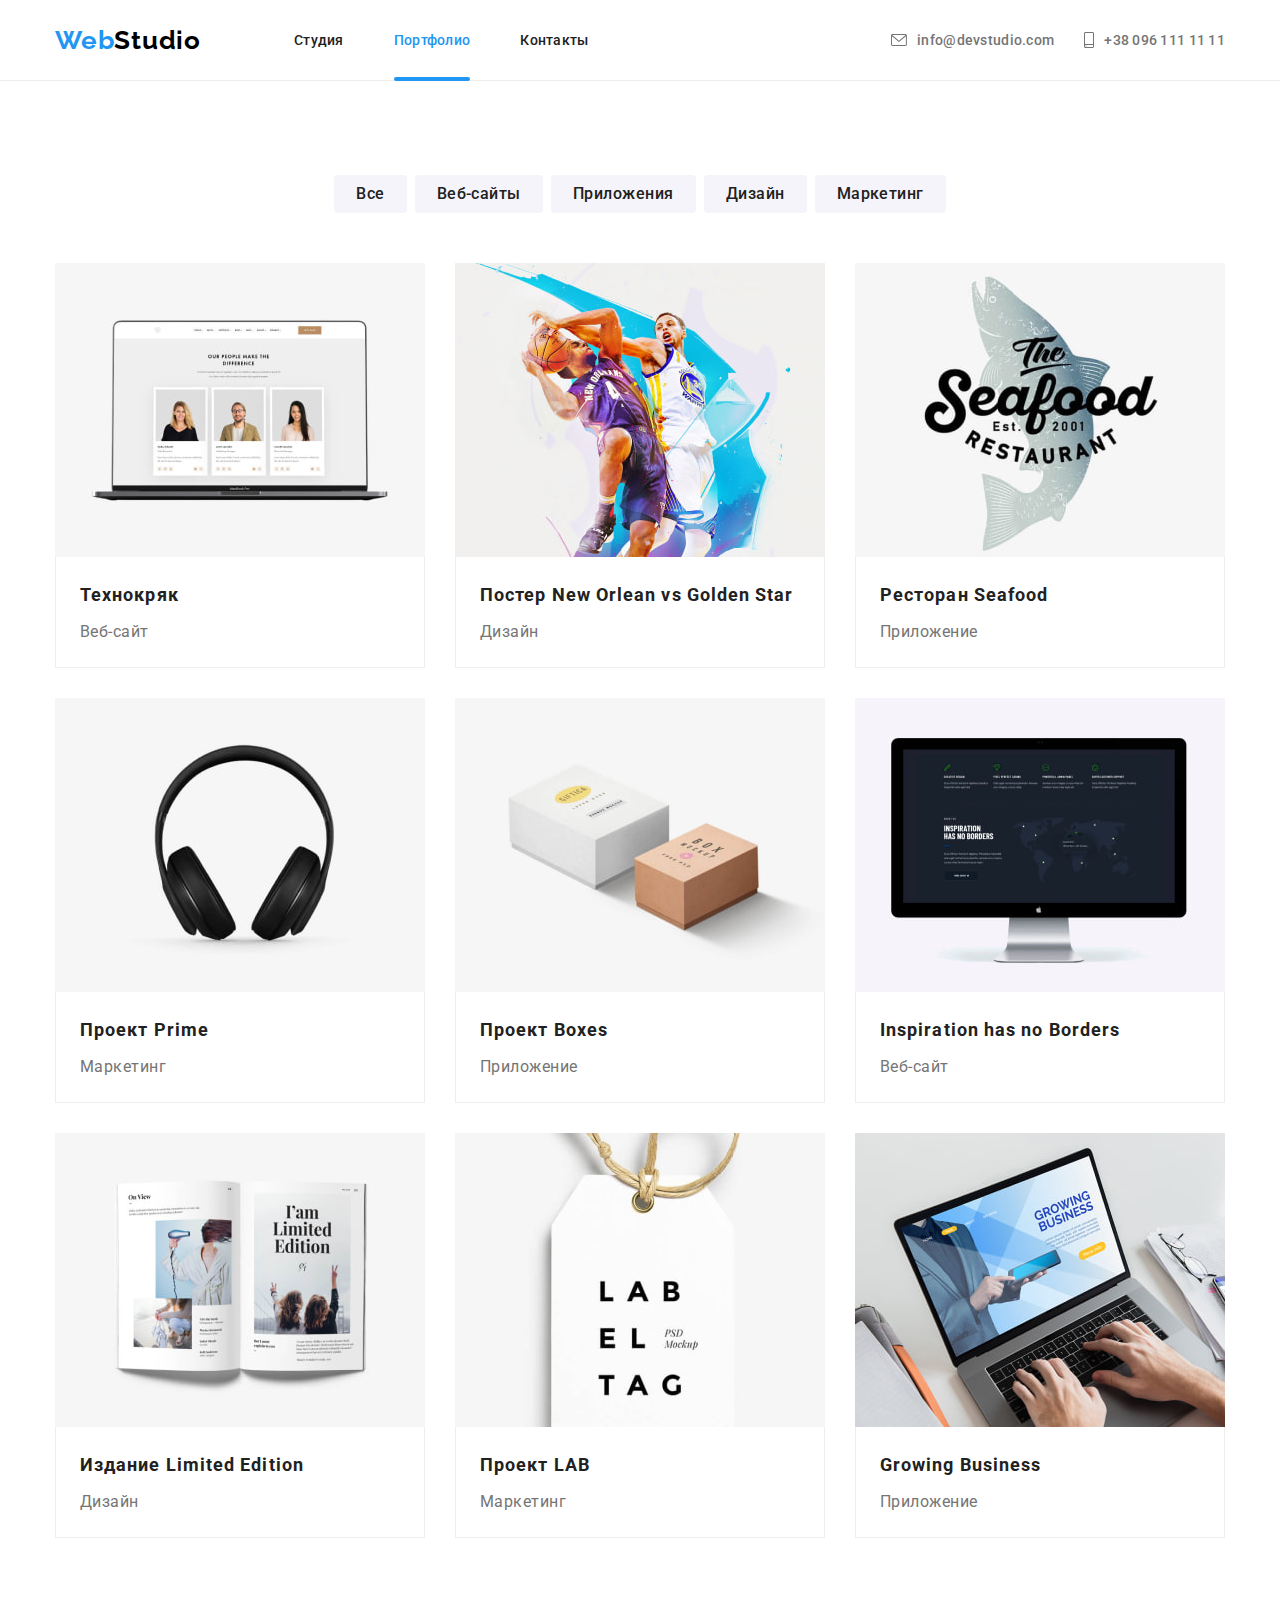
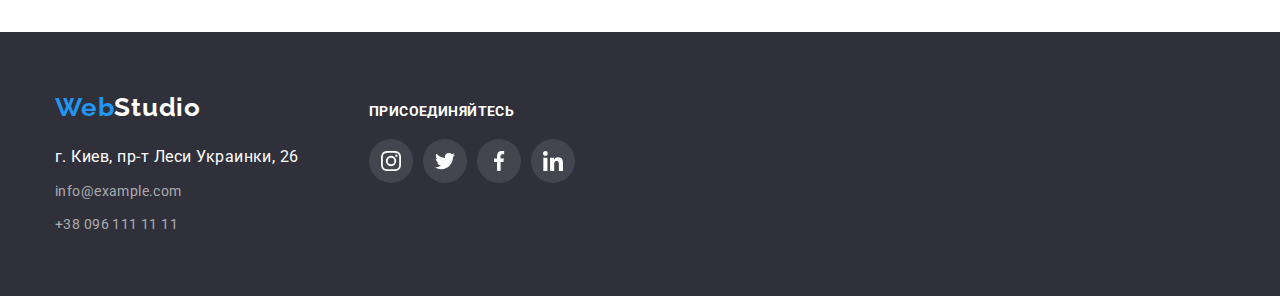
==== portfolio.html @ 8ddabeab "hw-transfer" ====
<!DOCTYPE html>
<html lang="ru">
    <head>
        <meta charset="UTF-8" />
        <meta http-equiv="X-UA-Compatible" content="IE=edge" />
        <meta name="viewport" content="width=device-width, initial-scale=1.0" />
        <title>Портфолио</title>
        <link rel="stylesheet" href="./css/modern-normalize.css" />
        <link rel="preconnect" href="https://fonts.googleapis.com" />
        <link rel="preconnect" href="https://fonts.gstatic.com" crossorigin />
        <link
            href="https://fonts.googleapis.com/css2?family=Raleway:wght@700&family=Roboto:wght@400;500;700;900&display=swap"
            rel="stylesheet"
        />
        <link rel="stylesheet" href="./css/styles.css" />
    </head>
    <body>
        <header class="page-header">
            <div class="container container-nav">
                <nav class="navigation">
                    <a href="./index.html" class="logo" lang="en"
                        >Web<span class="logo-dark">Studio</span></a
                    >
                    <ul class="site-nav">
                        <li class="site-nav-item">
                            <a class="site-nav-link link" href="./index.html">Студия</a>
                        </li>
                        <li class="site-nav-item">
                            <a class="site-nav-link link current" href="./portfolio.html"
                                >Портфолио</a
                            >
                        </li>
                        <li class="site-nav-item">
                            <a class="site-nav-link link" href="#footer">Контакты</a>
                        </li>
                    </ul>
                </nav>
                <ul class="contacts">
                    <li class="contacts-item">
                        <a class="contacts-link link" href="mailto:info@devstudio.com">
                            <svg class="icon-contacts" width="16" height="12">
                                <use href="./images/icons.svg#icon-email"></use>
                            </svg>
                            info@devstudio.com
                        </a>
                    </li>
                    <li class="contacts-item">
                        <a class="contacts-link link" href="tel:+380961111111">
                            <svg class="icon-contacts" width="10" height="16">
                                <use href="./images/icons.svg#icon-tel"></use>
                            </svg>
                            +38 096 111 11 11
                        </a>
                    </li>
                </ul>
            </div>
        </header>
        <main>
            <section class="section">
                <div class="container">
                    <h1 class="visually-hidden">Портфолио</h1>
                    <ul class="filter">
                        <li class="filter-item">
                            <button class="btn-filter" type="button">Все</button>
                        </li>
                        <li class="filter-item">
                            <button class="btn-filter" type="button">Веб-сайты</button>
                        </li>
                        <li class="filter-item">
                            <button class="btn-filter" type="button">Приложения</button>
                        </li>
                        <li class="filter-item">
                            <button class="btn-filter" type="button">Дизайн</button>
                        </li>
                        <li class="filter-item">
                            <button class="btn-filter" type="button">Маркетинг</button>
                        </li>
                    </ul>
                    <ul class="works">
                        <li class="works-item">
                            <a class="works-link" href="">
                                <div class="works-thumb">
                                    <img
                                        src="./images/portfolio-images/img.jpg"
                                        alt="Ноутбук с открытым веб-сайтом"
                                        width="370"
                                    />
                                    <div class="works-overlay">
                                        <p class="overlay-text">
                                            Технокряк это современная площадка распространения
                                            коронавируса. Компании используют эту платформу для
                                            цифрового шпионажа и атак на защищённые сервера
                                            конкурентов.
                                        </p>
                                    </div>
                                </div>
                                <div class="border">
                                    <h2 class="works-title">Технокряк</h2>
                                    <p class="works-text">Веб-сайт</p>
                                </div>
                            </a>
                        </li>
                        <li class="works-item">
                            <a class="works-link" href="">
                                <div class="works-thumb">
                                    <img
                                        src="./images/portfolio-images/img-1.jpg"
                                        alt="Два баскетболиста во время игры с мячом"
                                        width="370"
                                    />
                                    <div class="works-overlay">
                                        <p class="overlay-text">
                                            Технокряк это современная площадка распространения
                                            коронавируса. Компании используют эту платформу для
                                            цифрового шпионажа и атак на защищённые сервера
                                            конкурентов.
                                        </p>
                                    </div>
                                </div>
                                <div class="border">
                                    <h2 class="works-title">
                                        Постер <span lang="en">New Orlean vs Golden Star</span>
                                    </h2>
                                    <p class="works-text">Дизайн</p>
                                </div>
                            </a>
                        </li>
                        <li class="works-item">
                            <a class="works-link" href="">
                                <div class="works-thumb">
                                    <img
                                        src="./images/portfolio-images/img-2.jpg"
                                        alt="Логотип рыба с надписью"
                                        width="370"
                                    />
                                    <div class="works-overlay">
                                        <p class="overlay-text">
                                            Технокряк это современная площадка распространения
                                            коронавируса. Компании используют эту платформу для
                                            цифрового шпионажа и атак на защищённые сервера
                                            конкурентов.
                                        </p>
                                    </div>
                                </div>
                                <div class="border">
                                    <h2 class="works-title">
                                        Ресторан <span lang="en">Seafood</span>
                                    </h2>
                                    <p class="works-text">Приложение</p>
                                </div>
                            </a>
                        </li>
                        <li class="works-item">
                            <a class="works-link" href="">
                                <div class="works-thumb">
                                    <img
                                        src="./images/portfolio-images/img-3.jpg"
                                        alt="Накладные чёрные наушники"
                                        width="370"
                                    />
                                    <div class="works-overlay">
                                        <p class="overlay-text">
                                            Технокряк это современная площадка распространения
                                            коронавируса. Компании используют эту платформу для
                                            цифрового шпионажа и атак на защищённые сервера
                                            конкурентов.
                                        </p>
                                    </div>
                                </div>
                                <div class="border">
                                    <h2 class="works-title">Проект <span lang="en">Prime</span></h2>
                                    <p class="works-text">Маркетинг</p>
                                </div>
                            </a>
                        </li>
                        <li class="works-item">
                            <a class="works-link" href="">
                                <div class="works-thumb">
                                    <img
                                        src="./images/portfolio-images/img-4.jpg"
                                        alt="Две коробки"
                                        width="370"
                                    />
                                    <div class="works-overlay">
                                        <p class="overlay-text">
                                            Технокряк это современная площадка распространения
                                            коронавируса. Компании используют эту платформу для
                                            цифрового шпионажа и атак на защищённые сервера
                                            конкурентов.
                                        </p>
                                    </div>
                                </div>
                                <div class="border">
                                    <h2 class="works-title">Проект <span lang="en">Boxes</span></h2>
                                    <p class="works-text">Приложение</p>
                                </div>
                            </a>
                        </li>
                        <li class="works-item">
                            <a class="works-link" href="">
                                <div class="works-thumb">
                                    <img
                                        src="./images/portfolio-images/img-5.jpg"
                                        alt="Моноблок"
                                        width="370"
                                    />
                                    <div class="works-overlay">
                                        <p class="overlay-text">
                                            Технокряк это современная площадка распространения
                                            коронавируса. Компании используют эту платформу для
                                            цифрового шпионажа и атак на защищённые сервера
                                            конкурентов.
                                        </p>
                                    </div>
                                </div>
                                <div class="border">
                                    <h2 class="works-title" lang="en">
                                        Inspiration has no Borders
                                    </h2>
                                    <p class="works-text">Веб-сайт</p>
                                </div>
                            </a>
                        </li>
                        <li class="works-item">
                            <a class="works-link" href="">
                                <div class="works-thumb">
                                    <img
                                        src="./images/portfolio-images/img-6.jpg"
                                        alt="Открытый журнал"
                                        width="370"
                                    />
                                    <div class="works-overlay">
                                        <p class="overlay-text">
                                            Технокряк это современная площадка распространения
                                            коронавируса. Компании используют эту платформу для
                                            цифрового шпионажа и атак на защищённые сервера
                                            конкурентов.
                                        </p>
                                    </div>
                                </div>
                                <div class="border">
                                    <h2 class="works-title">
                                        Издание <span lang="en">Limited Edition</span>
                                    </h2>
                                    <p class="works-text">Дизайн</p>
                                </div>
                            </a>
                        </li>
                        <li class="works-item">
                            <a class="works-link" href="">
                                <div class="works-thumb">
                                    <img
                                        src="./images/portfolio-images/img-7.jpg"
                                        alt="Белый ярлык"
                                        width="370"
                                    />
                                    <div class="works-overlay">
                                        <p class="overlay-text">
                                            Технокряк это современная площадка распространения
                                            коронавируса. Компании используют эту платформу для
                                            цифрового шпионажа и атак на защищённые сервера
                                            конкурентов.
                                        </p>
                                    </div>
                                </div>
                                <div class="border">
                                    <h2 class="works-title">Проект LAB</h2>
                                    <p class="works-text">Маркетинг</p>
                                </div>
                            </a>
                        </li>
                        <li class="works-item">
                            <a class="works-link" href="">
                                <div class="works-thumb">
                                    <img
                                        src="./images/portfolio-images/img-8.jpg"
                                        alt="Мужские руки за ноутбуком"
                                        width="370"
                                    />
                                    <div class="works-overlay">
                                        <p class="overlay-text">
                                            Технокряк это современная площадка распространения
                                            коронавируса. Компании используют эту платформу для
                                            цифрового шпионажа и атак на защищённые сервера
                                            конкурентов.
                                        </p>
                                    </div>
                                </div>
                                <div class="border">
                                    <h2 class="works-title" lang="en">Growing Business</h2>
                                    <p class="works-text">Приложение</p>
                                </div>
                            </a>
                        </li>
                    </ul>
                </div>
            </section>
        </main>
        <footer class="footer" id="footer">
            <div class="container footer-container">
                <div class="footer-inner">
                    <a href="./index.html" class="logo-footer logo" lang="en"
                        >Web<span class="logo-light">Studio</span></a
                    >
                    <address class="address">
                        <ul class="footer-contacts">
                            <li class="footer-contacts-item">
                                <a
                                    class="footer-contacts-link footer-white-link"
                                    href="https://goo.gl/maps/MPY8tiYrMEpFKNov8"
                                    target="_blank"
                                    rel="noopener noreferrer nofollow"
                                    >г. Киев, пр-т Леси Украинки, 26</a
                                >
                            </li>
                            <li class="footer-contacts-item">
                                <a class="footer-contacts-link link" href="mailto:info@example.com"
                                    >info@example.com</a
                                >
                            </li>
                            <li class="footer-contacts-item">
                                <a class="footer-contacts-link link" href="tel:+380961111111"
                                    >+38 096 111 11 11</a
                                >
                            </li>
                        </ul>
                    </address>
                </div>
                <div class="footer-icons">
                    <p class="footer-text">Присоединяйтесь</p>
                    <ul class="footer-icons-list">
                        <li class="footer-icons-item">
                            <a
                                class="footer-icons-link"
                                href="https://www.instagram.com/"
                                target="_blank"
                                rel="noopener noreferrer nofollow"
                            >
                                <svg class="icon" width="20" height="20">
                                    <use href="./images/icons.svg#icon-instagram"></use>
                                </svg>
                            </a>
                        </li>
                        <li class="footer-icons-item">
                            <a
                                class="footer-icons-link"
                                href="https://twitter.com/"
                                target="_blank"
                                rel="noopener noreferrer nofollow"
                            >
                                <svg class="icon" width="20" height="20">
                                    <use href="./images/icons.svg#icon-twitter"></use>
                                </svg>
                            </a>
                        </li>
                        <li class="footer-icons-item">
                            <a
                                class="footer-icons-link"
                                href="https://www.facebook.com/"
                                target="_blank"
                                rel="noopener noreferrer nofollow"
                            >
                                <svg class="icon" width="20" height="20">
                                    <use href="./images/icons.svg#icon-facebook"></use>
                                </svg>
                            </a>
                        </li>
                        <li class="footer-icons-item">
                            <a
                                class="footer-icons-link"
                                href="https://www.linkedin.com/"
                                target="_blank"
                                rel="noopener noreferrer nofollow"
                            >
                                <svg class="icon" width="20" height="20">
                                    <use href="./images/icons.svg#icon-linkedin"></use>
                                </svg>
                            </a>
                        </li>
                    </ul>
                </div>
            </div>
        </footer>
    </body>
</html>
---- css/styles.css ----
:root {
    --text-color: #757575;
    --background-color: #ffffff;
    --accent-color: #2196f3;
    --title-color: #212121;
    --white-text-color: #ffffff;
    --btn-portfolio: #f5f4fa;
    --works-gap: 30px;
    --icon-color: #afb1b8;
    --animation-duration: 250ms;
    --animation-timing-function: cubic-bezier(0.4, 0, 0.2, 1);
}
body {
    font-family: 'Roboto', sans-serif;
    color: var(--text-color);
    background-color: var(--background-color);
}
ul,
h1,
h2,
h3 {
    list-style: none;
    margin: 0;
    padding: 0;
}
a {
    text-decoration: none;
}
img {
    display: block;
    max-width: 100%;
    height: auto;
}
.container {
    margin-left: auto;
    margin-right: auto;
    width: 1200px;
    padding-left: 15px;
    padding-right: 15px;
}
.navigation {
    display: flex;
    align-items: center;
}
.container-nav {
    display: flex;
    align-items: center;
}
.page-header {
    border-bottom: 1px solid #ececec;
}
.logo {
    margin-right: 93px;
    font-family: 'Raleway', sans-serif;
    font-weight: 700;
    font-size: 26px;
    line-height: 1.19;
    letter-spacing: 0.03em;
    color: var(--accent-color);
}
.logo-dark {
    color: #000000;
}
.logo-light {
    color: var(--white-text-color);
}
.link {
    font-weight: 500;
    font-size: 14px;
    line-height: calc(16 / 14);
    letter-spacing: 0.02em;
    color: var(--title-color);

    transition-property: color;
    transition-duration: var(--animation-duration);
    transition-timing-function: var(--animation-timing-function);
}
.link:hover,
.link:focus,
.link:active {
    color: var(--accent-color);
}
.site-nav {
    display: flex;
    align-items: center;
}
.site-nav-item {
    position: relative;
}
.site-nav-item:not(:last-child) {
    margin-right: 50px;
}
.site-nav-link {
    display: block;
    padding-top: 32px;
    padding-bottom: 32px;
}

.contacts {
    display: flex;
    align-items: center;
    margin-left: auto;
}
.contacts .contacts-item + .contacts-item {
    margin-left: 30px;
}
.icon-contacts {
    margin-right: 10px;
    fill: currentColor;
}
.icon-contacts:hover {
    fill: var(--accent-color);
}

.contacts-link {
    display: flex;
    align-items: center;
    color: var(--text-color);
}

.current {
    color: var(--accent-color);
}
.current::after {
    position: absolute;
    bottom: -1px;
    left: 0;
    content: '';
    display: block;

    width: 100%;
    height: 4px;

    background: var(--accent-color);
    border-radius: 2px;
}

.section {
    padding-top: 94px;
    padding-bottom: 94px;
}

.hero {
    max-width: 1600px;
    margin-left: auto;
    margin-right: auto;

    background-image: linear-gradient(to top left, rgba(47, 48, 58, 0.4), rgba(47, 48, 58, 0.4)),
        url('../images/hero.jpg');

    background-repeat: no-repeat;
    background-position: center;
    background-size: cover;

    text-align: center;
    padding: 200px 0;
    background-color: #c4c4c4;
}

.hero-title {
    margin-bottom: 30px;
    min-width: 696px;

    font-weight: 900;
    font-size: 44px;
    line-height: 1.36;
    letter-spacing: 0.06em;
    color: var(--white-text-color);
    text-transform: uppercase;
}

.btn {
    padding: 10px 32px;

    font-family: inherit;
    font-weight: 700;
    font-size: 16px;
    line-height: 1.87;
    letter-spacing: 0.06em;
    border: transparent;
    color: var(--white-text-color);
    background-color: var(--accent-color);
    box-shadow: 0px 4px 4px rgba(0, 0, 0, 0.15);
    border-radius: 4px;
    cursor: pointer;

    transition-property: background-color;
    transition-duration: var(--animation-duration);
    transition-timing-function: var(--animation-timing-function);
}
.btn:hover,
.btn:focus {
    background-color: #188ce8;
}
.backdrop {
    visibility: visible;
    position: fixed;
    top: 0;
    left: 0;
    z-index: 1;
    width: 100%;
    height: 100%;
    background-color: rgba(0, 0, 0, 0.2);
    opacity: 1;
    transition: opacity var(--animation-duration) var(--animation-timing-function),
        visibility var(--animation-duration) var(--animation-timing-function);
}
.backdrop.is-hidden {
    visibility: hidden;
    opacity: 0;
    pointer-events: none;
}
.backdrop.is-hidden .modal {
    transform: translate(-50%, -50%) scale(2);
}
.modal {
    position: absolute;
    top: 50%;
    left: 50%;
    min-width: 528px;
    min-height: 581px;

    background-color: var(--background-color);
    box-shadow: 0px 1px 3px rgba(0, 0, 0, 0.12), 0px 1px 1px rgba(0, 0, 0, 0.14),
        0px 2px 1px rgba(0, 0, 0, 0.2);
    border-radius: 4px;
    transform: translate(-50%, -50%) scale(1);
    transition: transform var(--animation-duration) var(--animation-timing-function);
}
.modal-close-btn {
    position: absolute;
    top: 8px;
    right: 8px;
    display: flex;
    align-items: center;
    justify-content: center;
    width: 30px;
    height: 30px;
    fill: #000000;
    background-color: transparent;
    border-radius: 50%;
    border: 1px solid rgba(0, 0, 0, 0.1);
}
.visually-hidden {
    position: absolute;
    white-space: nowrap;
    width: 1px;
    height: 1px;
    overflow: hidden;
    border: 0;
    padding: 0;
    clip: rect(0 0 0 0);
    clip-path: inset(50%);
    margin: -1px;
}
.benefits {
    display: flex;
}
.benefits-item {
    width: 270px;
}
.benefits-item:not(:last-child) {
    margin-right: 30px;
}
.thumb {
    display: flex;
    justify-content: center;
    align-items: center;
    margin-bottom: 30px;
    width: 270px;
    height: 120px;
    background: #f5f4fa;
    border-radius: 4px;
}

.title-benefits {
    margin-bottom: 10px;
    font-size: 14px;
    line-height: 1.14;
    letter-spacing: 0.03em;
    color: var(--title-color);
    text-transform: uppercase;
}
.text-benefits {
    margin: 0;
    font-size: 14px;
    line-height: 1.71;
    letter-spacing: 0.03em;
}

.title {
    margin-bottom: 50px;
    font-size: 36px;
    line-height: 1.16;
    text-align: center;
    letter-spacing: 0.03em;
    color: var(--title-color);
}
.about-section {
    padding-top: 0;
}
.about {
    display: flex;
}
.about-item:not(:last-child) {
    margin-right: 30px;
}

.about-thumb {
    position: relative;
}
.about-text {
    position: absolute;
    bottom: 0;
    width: 100%;
    height: 70px;

    display: flex;
    justify-content: center;
    align-items: center;

    background: rgba(47, 48, 58, 0.8);
    margin: 0;
    font-weight: 700;
    font-size: 14px;
    line-height: calc(16 / 14);
    letter-spacing: 0.03em;
    text-transform: uppercase;
    color: var(--white-text-color);
}
.team-section {
    background-color: #f5f4fa;
}
.team {
    display: flex;
}
.team-item {
    background-color: var(--background-color);
    box-shadow: 0px 1px 3px rgba(0, 0, 0, 0.12), 0px 1px 1px rgba(0, 0, 0, 0.14),
        0px 2px 1px rgba(0, 0, 0, 0.2);
    border-radius: 0px 0px 4px 4px;
}
.team-item:not(:last-child) {
    margin-right: 30px;
}
.team-title {
    margin-bottom: 10px;
    font-weight: 500;
    font-size: 16px;
    line-height: 1.18;
    letter-spacing: 0.03em;
    color: var(--title-color);
}
.team-text {
    margin: 0;
    font-size: 16px;
    line-height: 1.18;
    letter-spacing: 0.03em;
}
.team-inner {
    text-align: center;
    padding-top: 30px;
    padding-bottom: 30px;
}
.team-icon-list {
    display: flex;
    justify-content: center;
    margin-top: 16px;
}
.team-icon-item {
    width: 44px;
    height: 44px;
}

.team-icon-link {
    display: flex;
    align-items: center;
    justify-content: center;
    width: 100%;
    height: 100%;
    border-radius: 50%;

    color: var(--icon-color);
    fill: currentColor;

    transition: color var(--animation-duration) var(--animation-timing-function),
        background-color var(--animation-duration) var(--animation-timing-function);
}

.team-icon-link:hover,
.team-icon-link:focus {
    color: var(--white-text-color);
    background-color: var(--accent-color);
}
.team-icon-item:not(:last-child) {
    margin-right: 10px;
}
.company-list {
    display: flex;
}

.company-item:not(:last-child) {
    margin-right: 30px;
}
.company-item {
    width: 170px;
    height: 92px;
}
.company-link {
    display: flex;
    align-items: center;
    justify-content: center;
    width: 100%;
    height: 100%;
    background-color: transparent;
    border: 1px solid var(--icon-color);
    box-sizing: border-box;
    border-radius: 4px;

    transition: border-color var(--animation-duration) var(--animation-timing-function);
}
.company-icon {
    color: var(--icon-color);
    fill: currentColor;
    transition: color var(--animation-duration) var(--animation-timing-function);
}
.company-link:hover .company-icon,
.company-link:focus .company-icon {
    color: var(--accent-color);
}
.company-link:focus,
.company-link:hover {
    border-color: var(--accent-color);
}
.logo-footer {
    margin-right: 0;
}
.footer {
    padding: 60px 0;
    background-color: #2f303a;
    color: var(--white-text-color);
}
.address {
    margin-top: 20px;
    font-style: normal;
}
.footer-icons-list {
    display: flex;
}
.footer-contacts-item:not(:last-child) {
    margin-bottom: 9px;
}
.footer-contacts-link {
    line-height: calc(24 / 14);
    font-weight: 400;
    letter-spacing: 0.03em;
    color: rgba(255, 255, 255, 0.6);
}
.footer-white-link {
    color: var(--white-text-color);
}
.footer-container {
    display: flex;
    align-items: baseline;
}
.footer-inner {
    margin-right: 70px;
}
.footer-icons-item:not(:last-child) {
    margin-right: 10px;
}
.footer-icons-item {
    width: 44px;
    height: 44px;
}
.footer-icons-link {
    display: flex;
    align-items: center;
    justify-content: center;

    width: 100%;
    height: 100%;
    background-color: rgba(255, 255, 255, 0.1);
    border-radius: 50%;
    fill: var(--white-text-color);

    transition-property: background-color;
    transition-duration: var(--animation-duration);
    transition-timing-function: var(--animation-timing-function);
}
.footer-icons-link:hover,
.footer-icons-link:focus {
    background-color: var(--accent-color);
}
.footer-text {
    margin-top: 0;
    margin-bottom: 20px;
    font-weight: 700;
    font-size: 14px;
    line-height: calc(16 / 14);
    letter-spacing: 0.03em;
    text-transform: uppercase;
}

/* Портфолио  */
.filter {
    display: flex;
    justify-content: center;
    margin-bottom: 50px;
}
.filter-item:not(:last-child) {
    margin-right: 8px;
}

.btn-filter {
    padding: 6px 22px;

    font-family: inherit;
    font-weight: 500;
    font-size: 16px;
    line-height: 1.62;
    text-align: center;
    letter-spacing: 0.03em;

    color: var(--title-color);
    background-color: var(--btn-portfolio);
    cursor: pointer;
    border: transparent;
    border-radius: 4px;

    transition: color var(--animation-duration) var(--animation-timing-function),
        background-color var(--animation-duration) var(--animation-timing-function),
        box-shadow var(--animation-duration) var(--animation-timing-function);
}
.btn-filter:hover,
.btn-filter:focus {
    color: var(--white-text-color);
    background-color: var(--accent-color);
    box-shadow: 0px 3px 1px rgba(0, 0, 0, 0.1), 0px 1px 2px rgba(0, 0, 0, 0.08),
        0px 2px 2px rgba(0, 0, 0, 0.12);
}

.works {
    display: flex;
    flex-wrap: wrap;
    margin-left: calc(-1 * var(--works-gap));
    margin-top: calc(-1 * var(--works-gap));
}
.works-item {
    flex-basis: calc(100% / 3 - 30px);
    margin-left: var(--works-gap);
    margin-top: var(--works-gap);
}
.works-link {
    display: block;
}
.works-link {
    transition-property: box-shadow;
    transition-duration: var(--animation-duration);
    transition-timing-function: var(--animation-timing-function);
}
.works-link:hover,
.works-link:focus {
    box-shadow: 0px 1px 1px rgba(0, 0, 0, 0.12), 0px 4px 4px rgba(0, 0, 0, 0.06),
        1px 4px 6px rgba(0, 0, 0, 0.16);
}
.works-link:hover .works-overlay,
.works-link:focus .works-overlay {
    transform: translateY(0);
}

.works-thumb {
    position: relative;
    overflow: hidden;
}
.works-overlay {
    position: absolute;
    top: 0;
    left: 0;
    width: 100%;
    height: 100%;

    background-color: rgba(33, 150, 243, 0.9);

    transform: translateY(100%);
    transition: transform var(--animation-duration) var(--animation-timing-function),
        box-shadow var(--animation-duration) var(--animation-timing-function);
}
.overlay-text {
    padding: 63px 24px;
    margin: 0;
    font-size: 18px;
    line-height: 1.56;
    letter-spacing: 0.03em;
    color: var(--white-text-color);
}
.border {
    padding: 20px 24px;
    width: 370px;

    border: 1px solid #eeeeee;
    border-top-style: none;
    box-sizing: border-box;
}
.works-title {
    margin-bottom: 4px;
    font-size: 18px;
    line-height: 2;
    letter-spacing: 0.06em;
    color: var(--title-color);
}
.works-text {
    margin: 0;
    font-size: 16px;
    line-height: 1.87;
    letter-spacing: 0.03em;
    color: var(--text-color);
}
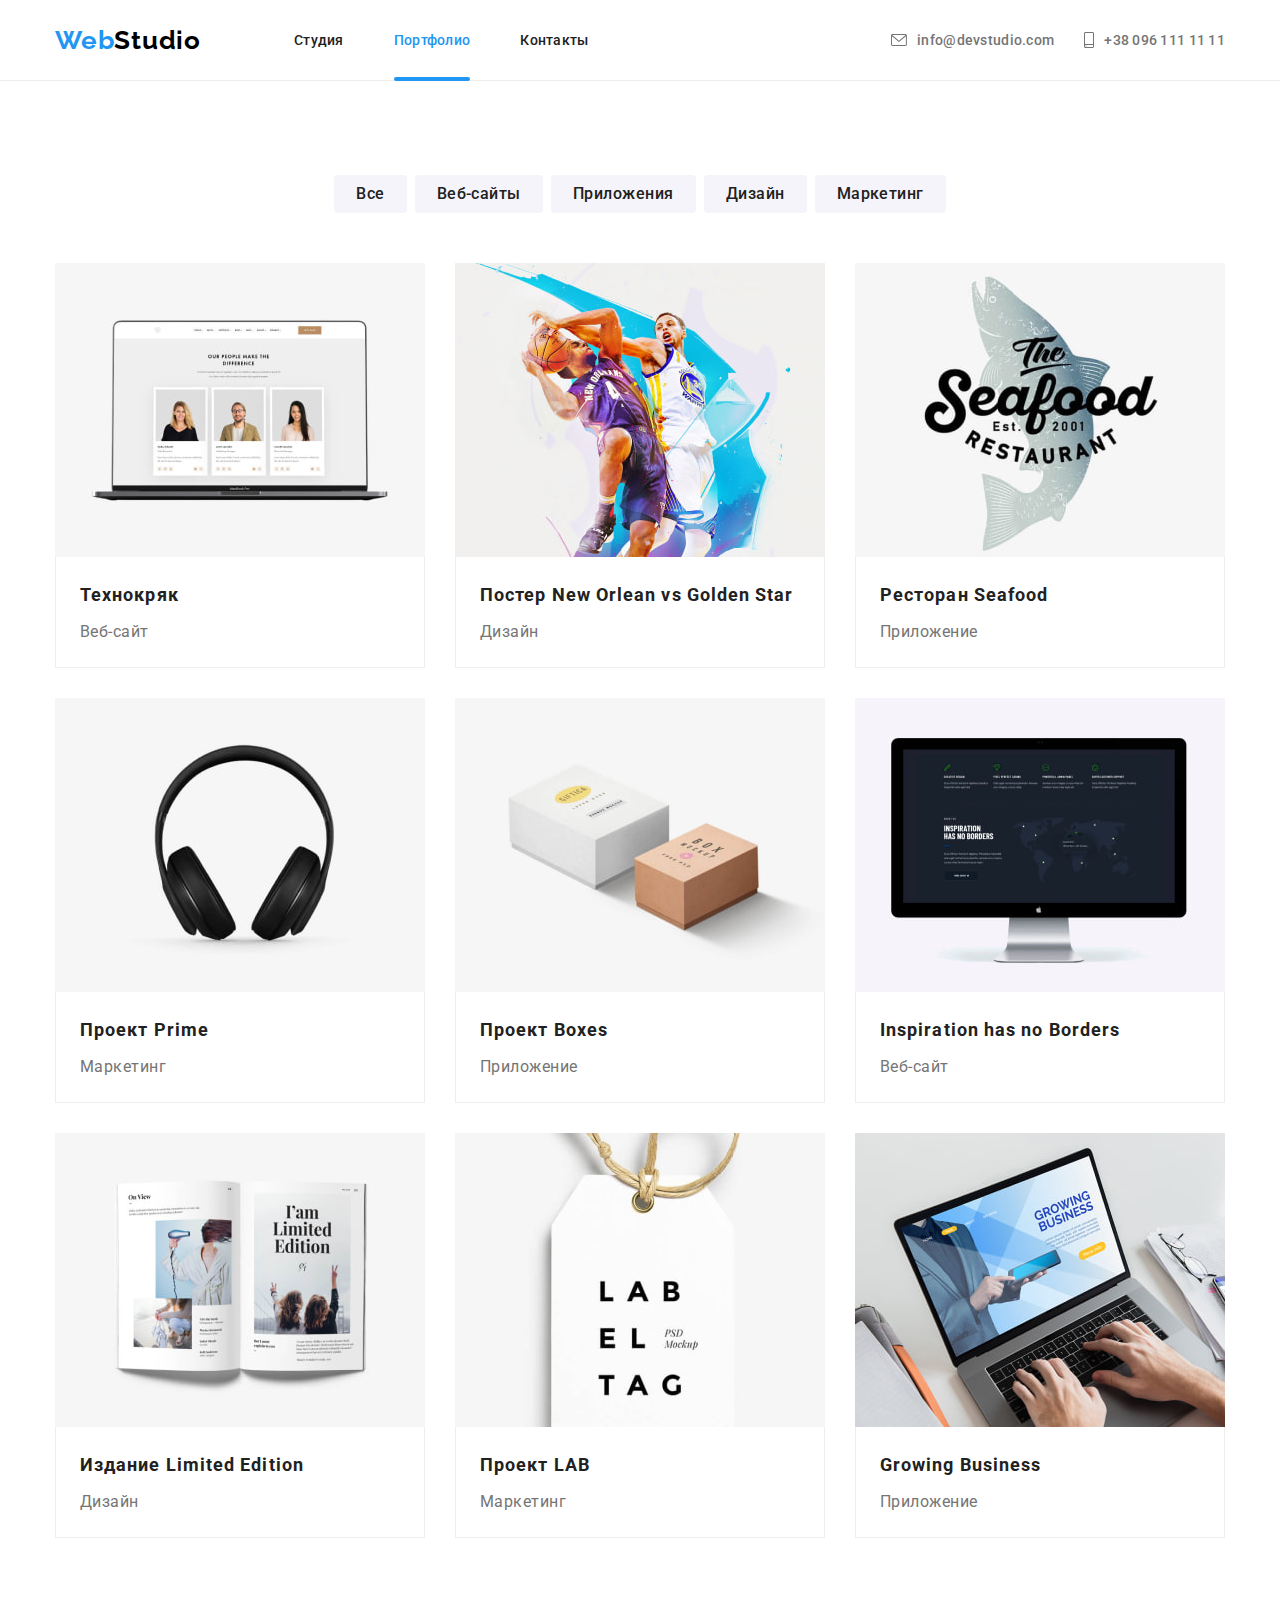
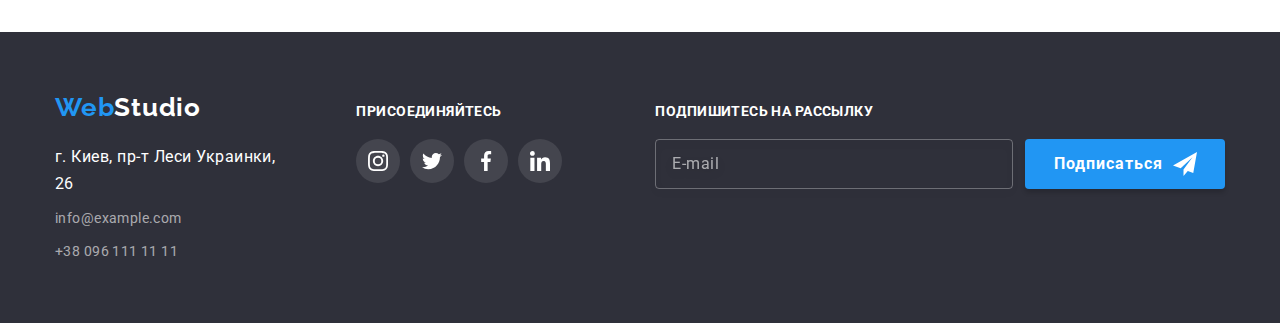
==== commit fb674750: "Update portfolio.html" ====
--- a/portfolio.html
+++ b/portfolio.html
@@ -299,29 +299,18 @@
         <footer class="footer" id="footer">
             <div class="container footer-container">
                 <div class="footer-inner">
-                    <a href="./index.html" class="logo-footer logo" lang="en"
-                        >Web<span class="logo-light">Studio</span></a
-                    >
+                    <a href="./index.html" class="logo-footer logo" lang="en">Web<span class="logo-light">Studio</span></a>
                     <address class="address">
                         <ul class="footer-contacts">
                             <li class="footer-contacts-item">
-                                <a
-                                    class="footer-contacts-link footer-white-link"
-                                    href="https://goo.gl/maps/MPY8tiYrMEpFKNov8"
-                                    target="_blank"
-                                    rel="noopener noreferrer nofollow"
-                                    >г. Киев, пр-т Леси Украинки, 26</a
-                                >
+                                <a class="footer-contacts-link footer-white-link" href="https://goo.gl/maps/MPY8tiYrMEpFKNov8"
+                                    target="_blank" rel="noopener noreferrer nofollow">г. Киев, пр-т Леси Украинки, 26</a>
                             </li>
                             <li class="footer-contacts-item">
-                                <a class="footer-contacts-link link" href="mailto:info@example.com"
-                                    >info@example.com</a
-                                >
+                                <a class="footer-contacts-link link" href="mailto:info@example.com">info@example.com</a>
                             </li>
                             <li class="footer-contacts-item">
-                                <a class="footer-contacts-link link" href="tel:+380961111111"
-                                    >+38 096 111 11 11</a
-                                >
+                                <a class="footer-contacts-link link" href="tel:+380961111111">+38 096 111 11 11</a>
                             </li>
                         </ul>
                     </address>
@@ -330,48 +319,32 @@
                     <p class="footer-text">Присоединяйтесь</p>
                     <ul class="footer-icons-list">
                         <li class="footer-icons-item">
-                            <a
-                                class="footer-icons-link"
-                                href="https://www.instagram.com/"
-                                target="_blank"
-                                rel="noopener noreferrer nofollow"
-                            >
+                            <a class="footer-icons-link" href="https://www.instagram.com/" target="_blank"
+                                rel="noopener noreferrer nofollow">
                                 <svg class="icon" width="20" height="20">
                                     <use href="./images/icons.svg#icon-instagram"></use>
                                 </svg>
                             </a>
                         </li>
                         <li class="footer-icons-item">
-                            <a
-                                class="footer-icons-link"
-                                href="https://twitter.com/"
-                                target="_blank"
-                                rel="noopener noreferrer nofollow"
-                            >
+                            <a class="footer-icons-link" href="https://twitter.com/" target="_blank"
+                                rel="noopener noreferrer nofollow">
                                 <svg class="icon" width="20" height="20">
                                     <use href="./images/icons.svg#icon-twitter"></use>
                                 </svg>
                             </a>
                         </li>
                         <li class="footer-icons-item">
-                            <a
-                                class="footer-icons-link"
-                                href="https://www.facebook.com/"
-                                target="_blank"
-                                rel="noopener noreferrer nofollow"
-                            >
+                            <a class="footer-icons-link" href="https://www.facebook.com/" target="_blank"
+                                rel="noopener noreferrer nofollow">
                                 <svg class="icon" width="20" height="20">
                                     <use href="./images/icons.svg#icon-facebook"></use>
                                 </svg>
                             </a>
                         </li>
                         <li class="footer-icons-item">
-                            <a
-                                class="footer-icons-link"
-                                href="https://www.linkedin.com/"
-                                target="_blank"
-                                rel="noopener noreferrer nofollow"
-                            >
+                            <a class="footer-icons-link" href="https://www.linkedin.com/" target="_blank"
+                                rel="noopener noreferrer nofollow">
                                 <svg class="icon" width="20" height="20">
                                     <use href="./images/icons.svg#icon-linkedin"></use>
                                 </svg>
@@ -379,6 +352,18 @@
                         </li>
                     </ul>
                 </div>
+                <form class="footer-form">
+                    <p class="footer-text">Подпишитесь на рассылку</p>
+                    <div class="footer-form-inner">
+                        <input type="email" name="email" placeholder="E-mail" />
+                        <button class="btn footer-btn" type="submit">
+                            Подписаться
+                            <svg class="icon-follow" width="24" height="24">
+                                <use href="./images/icons.svg#icon-send"></use>
+                            </svg>
+                        </button>
+                    </div>
+                </form>
             </div>
         </footer>
     </body>
--- a/css/styles.css
+++ b/css/styles.css
@@ -31,216 +31,6 @@
     max-width: 100%;
     height: auto;
 }
-.container {
-    margin-left: auto;
-    margin-right: auto;
-    width: 1200px;
-    padding-left: 15px;
-    padding-right: 15px;
-}
-.navigation {
-    display: flex;
-    align-items: center;
-}
-.container-nav {
-    display: flex;
-    align-items: center;
-}
-.page-header {
-    border-bottom: 1px solid #ececec;
-}
-.logo {
-    margin-right: 93px;
-    font-family: 'Raleway', sans-serif;
-    font-weight: 700;
-    font-size: 26px;
-    line-height: 1.19;
-    letter-spacing: 0.03em;
-    color: var(--accent-color);
-}
-.logo-dark {
-    color: #000000;
-}
-.logo-light {
-    color: var(--white-text-color);
-}
-.link {
-    font-weight: 500;
-    font-size: 14px;
-    line-height: calc(16 / 14);
-    letter-spacing: 0.02em;
-    color: var(--title-color);
-
-    transition-property: color;
-    transition-duration: var(--animation-duration);
-    transition-timing-function: var(--animation-timing-function);
-}
-.link:hover,
-.link:focus,
-.link:active {
-    color: var(--accent-color);
-}
-.site-nav {
-    display: flex;
-    align-items: center;
-}
-.site-nav-item {
-    position: relative;
-}
-.site-nav-item:not(:last-child) {
-    margin-right: 50px;
-}
-.site-nav-link {
-    display: block;
-    padding-top: 32px;
-    padding-bottom: 32px;
-}
-
-.contacts {
-    display: flex;
-    align-items: center;
-    margin-left: auto;
-}
-.contacts .contacts-item + .contacts-item {
-    margin-left: 30px;
-}
-.icon-contacts {
-    margin-right: 10px;
-    fill: currentColor;
-}
-.icon-contacts:hover {
-    fill: var(--accent-color);
-}
-
-.contacts-link {
-    display: flex;
-    align-items: center;
-    color: var(--text-color);
-}
-
-.current {
-    color: var(--accent-color);
-}
-.current::after {
-    position: absolute;
-    bottom: -1px;
-    left: 0;
-    content: '';
-    display: block;
-
-    width: 100%;
-    height: 4px;
-
-    background: var(--accent-color);
-    border-radius: 2px;
-}
-
-.section {
-    padding-top: 94px;
-    padding-bottom: 94px;
-}
-
-.hero {
-    max-width: 1600px;
-    margin-left: auto;
-    margin-right: auto;
-
-    background-image: linear-gradient(to top left, rgba(47, 48, 58, 0.4), rgba(47, 48, 58, 0.4)),
-        url('../images/hero.jpg');
-
-    background-repeat: no-repeat;
-    background-position: center;
-    background-size: cover;
-
-    text-align: center;
-    padding: 200px 0;
-    background-color: #c4c4c4;
-}
-
-.hero-title {
-    margin-bottom: 30px;
-    min-width: 696px;
-
-    font-weight: 900;
-    font-size: 44px;
-    line-height: 1.36;
-    letter-spacing: 0.06em;
-    color: var(--white-text-color);
-    text-transform: uppercase;
-}
-
-.btn {
-    padding: 10px 32px;
-
-    font-family: inherit;
-    font-weight: 700;
-    font-size: 16px;
-    line-height: 1.87;
-    letter-spacing: 0.06em;
-    border: transparent;
-    color: var(--white-text-color);
-    background-color: var(--accent-color);
-    box-shadow: 0px 4px 4px rgba(0, 0, 0, 0.15);
-    border-radius: 4px;
-    cursor: pointer;
-
-    transition-property: background-color;
-    transition-duration: var(--animation-duration);
-    transition-timing-function: var(--animation-timing-function);
-}
-.btn:hover,
-.btn:focus {
-    background-color: #188ce8;
-}
-.backdrop {
-    visibility: visible;
-    position: fixed;
-    top: 0;
-    left: 0;
-    z-index: 1;
-    width: 100%;
-    height: 100%;
-    background-color: rgba(0, 0, 0, 0.2);
-    opacity: 1;
-    transition: opacity var(--animation-duration) var(--animation-timing-function),
-        visibility var(--animation-duration) var(--animation-timing-function);
-}
-.backdrop.is-hidden {
-    visibility: hidden;
-    opacity: 0;
-    pointer-events: none;
-}
-.backdrop.is-hidden .modal {
-    transform: translate(-50%, -50%) scale(2);
-}
-.modal {
-    position: absolute;
-    top: 50%;
-    left: 50%;
-    min-width: 528px;
-    min-height: 581px;
-
-    background-color: var(--background-color);
-    box-shadow: 0px 1px 3px rgba(0, 0, 0, 0.12), 0px 1px 1px rgba(0, 0, 0, 0.14),
-        0px 2px 1px rgba(0, 0, 0, 0.2);
-    border-radius: 4px;
-    transform: translate(-50%, -50%) scale(1);
-    transition: transform var(--animation-duration) var(--animation-timing-function);
-}
-.modal-close-btn {
-    position: absolute;
-    top: 8px;
-    right: 8px;
-    display: flex;
-    align-items: center;
-    justify-content: center;
-    width: 30px;
-    height: 30px;
-    fill: #000000;
-    background-color: transparent;
-    border-radius: 50%;
-    border: 1px solid rgba(0, 0, 0, 0.1);
-}
 .visually-hidden {
     position: absolute;
     white-space: nowrap;
@@ -253,6 +43,168 @@
     clip-path: inset(50%);
     margin: -1px;
 }
+.container {
+    margin-left: auto;
+    margin-right: auto;
+    width: 1200px;
+    padding-left: 15px;
+    padding-right: 15px;
+}
+.navigation {
+    display: flex;
+    align-items: center;
+}
+.container-nav {
+    display: flex;
+    align-items: center;
+}
+.page-header {
+    border-bottom: 1px solid #ececec;
+}
+.logo {
+    margin-right: 93px;
+    font-family: 'Raleway', sans-serif;
+    font-weight: 700;
+    font-size: 26px;
+    line-height: 1.19;
+    letter-spacing: 0.03em;
+    color: var(--accent-color);
+}
+.logo-dark {
+    color: #000000;
+}
+.logo-light {
+    color: var(--white-text-color);
+}
+.link {
+    font-weight: 500;
+    font-size: 14px;
+    line-height: calc(16 / 14);
+    letter-spacing: 0.02em;
+    color: var(--title-color);
+
+    transition-property: color;
+    transition-duration: var(--animation-duration);
+    transition-timing-function: var(--animation-timing-function);
+}
+.link:hover,
+.link:focus,
+.link:active {
+    color: var(--accent-color);
+}
+.site-nav {
+    display: flex;
+    align-items: center;
+}
+.site-nav-item {
+    position: relative;
+}
+.site-nav-item:not(:last-child) {
+    margin-right: 50px;
+}
+.site-nav-link {
+    display: block;
+    padding-top: 32px;
+    padding-bottom: 32px;
+}
+
+.contacts {
+    display: flex;
+    align-items: center;
+    margin-left: auto;
+}
+.contacts .contacts-item + .contacts-item {
+    margin-left: 30px;
+}
+.icon-contacts {
+    margin-right: 10px;
+    fill: currentColor;
+}
+.icon-contacts:hover {
+    fill: var(--accent-color);
+}
+
+.contacts-link {
+    display: flex;
+    align-items: center;
+    color: var(--text-color);
+}
+
+.current {
+    color: var(--accent-color);
+}
+.current::after {
+    position: absolute;
+    bottom: -1px;
+    left: 0;
+    content: '';
+    display: block;
+
+    width: 100%;
+    height: 4px;
+
+    background: var(--accent-color);
+    border-radius: 2px;
+}
+
+.section {
+    padding-top: 94px;
+    padding-bottom: 94px;
+}
+
+.hero {
+    max-width: 1600px;
+    margin-left: auto;
+    margin-right: auto;
+
+    background-image: linear-gradient(to top left, rgba(47, 48, 58, 0.4), rgba(47, 48, 58, 0.4)),
+        url('../images/hero.jpg');
+
+    background-repeat: no-repeat;
+    background-position: center;
+    background-size: cover;
+
+    text-align: center;
+    padding: 200px 0;
+    background-color: #c4c4c4;
+}
+
+.hero-title {
+    margin-bottom: 30px;
+    min-width: 696px;
+
+    font-weight: 900;
+    font-size: 44px;
+    line-height: 1.36;
+    letter-spacing: 0.06em;
+    color: var(--white-text-color);
+    text-transform: uppercase;
+}
+
+.btn {
+    padding: 10px 32px;
+
+    font-family: inherit;
+    font-weight: 700;
+    font-size: 16px;
+    line-height: 1.87;
+    letter-spacing: 0.06em;
+    border: transparent;
+    color: var(--white-text-color);
+    background-color: var(--accent-color);
+    box-shadow: 0px 4px 4px rgba(0, 0, 0, 0.15);
+    border-radius: 4px;
+    cursor: pointer;
+
+    transition-property: background-color;
+    transition-duration: var(--animation-duration);
+    transition-timing-function: var(--animation-timing-function);
+}
+.btn:hover,
+.btn:focus {
+    background-color: #188ce8;
+}
+
 .benefits {
     display: flex;
 }
@@ -466,6 +418,9 @@
 .footer-inner {
     margin-right: 70px;
 }
+.footer-icons {
+    margin-right: 93px;
+}
 .footer-icons-item:not(:last-child) {
     margin-right: 10px;
 }
@@ -501,6 +456,245 @@
     letter-spacing: 0.03em;
     text-transform: uppercase;
 }
+/* .footer-form {
+    display: flex;
+    flex-direction: column;
+} */
+.footer-form-inner input {
+    padding-left: 16px;
+    padding-top: 15px;
+    padding-bottom: 15px;
+    width: 358px;
+    height: 50px;
+    margin-right: 12px;
+
+    font-size: 16px;
+    line-height: 1.25;
+    letter-spacing: 0.03em;
+    color: var(--white-text-color);
+    background-color: transparent;
+    border: 1px solid rgba(255, 255, 255, 0.3);
+    filter: drop-shadow(0px 4px 4px rgba(0, 0, 0, 0.15));
+    border-radius: 4px;
+}
+.footer-form-inner input::placeholder {
+    display: flex;
+    align-items: center;
+
+    color: rgba(255, 255, 255, 0.6);
+}
+.footer-form-inner {
+    display: flex;
+}
+.footer-btn {
+    padding: 10px 28px 10px 29px;
+    display: flex;
+    justify-content: center;
+    align-items: center;
+}
+.icon-follow {
+    margin-left: 10px;
+    fill: currentColor;
+}
+
+.backdrop {
+    visibility: visible;
+    position: fixed;
+    top: 0;
+    left: 0;
+    z-index: 1;
+    width: 100vw;
+    height: 100vh;
+    background-color: rgba(0, 0, 0, 0.2);
+    opacity: 1;
+    transition: opacity var(--animation-duration) var(--animation-timing-function),
+        visibility var(--animation-duration) var(--animation-timing-function);
+}
+.backdrop.is-hidden {
+    visibility: hidden;
+    opacity: 0;
+    pointer-events: none;
+}
+.backdrop.is-hidden .modal {
+    transform: translate(-50%, -50%) scale(2);
+}
+.modal {
+    position: absolute;
+    top: 50%;
+    left: 50%;
+    min-width: 528px;
+    min-height: 581px;
+    padding: 40px;
+
+    background-color: var(--background-color);
+    box-shadow: 0px 1px 3px rgba(0, 0, 0, 0.12), 0px 1px 1px rgba(0, 0, 0, 0.14),
+        0px 2px 1px rgba(0, 0, 0, 0.2);
+    border-radius: 4px;
+    transform: translate(-50%, -50%) scale(1);
+    transition: transform var(--animation-duration) var(--animation-timing-function);
+}
+.modal-form {
+    width: 448px;
+}
+.modal-close-btn {
+    position: absolute;
+    top: 8px;
+    right: 8px;
+    display: flex;
+    align-items: center;
+    justify-content: center;
+
+    width: 30px;
+    height: 30px;
+
+    background-color: transparent;
+    border-radius: 50%;
+    border: 1px solid rgba(0, 0, 0, 0.1);
+    cursor: pointer;
+}
+.modal-close-btn .close-icon {
+    color: #000000;
+    fill: currentColor;
+    transition: color var(--animation-duration) var(--animation-timing-function);
+}
+.modal-close-btn:focus .close-icon,
+.modal-close-btn:hover .close-icon {
+    color: var(--accent-color);
+}
+.modal-title {
+    margin-bottom: 12px;
+    font-size: 20px;
+    line-height: calc(23 / 20);
+    text-align: center;
+    letter-spacing: 0.03em;
+    color: var(--title-color);
+}
+.form-field {
+    position: relative;
+    display: flex;
+    flex-direction: column;
+    margin-bottom: 10px;
+    font-size: 12px;
+    line-height: calc(14 / 12);
+    letter-spacing: 0.01em;
+    color: var(--text-color);
+}
+.textarea {
+    margin-bottom: 20px;
+}
+.form-field input,
+.form-field textarea {
+    display: block;
+    width: 100%;
+    height: 40px;
+
+    margin-top: 4px;
+    padding: 11px 42px;
+
+    font-size: 14px;
+    line-height: calc(16 / 14);
+    letter-spacing: 0.01em;
+    color: var(--text-color);
+    border: 1px solid rgba(33, 33, 33, 0.2);
+    box-sizing: border-box;
+    border-radius: 4px;
+
+    cursor: pointer;
+    transition: outline-color var(--animation-duration) var(--animation-timing-function);
+}
+.form-field textarea {
+    padding: 12px 16px;
+
+    height: 120px;
+    resize: none;
+}
+
+.form-field textarea::placeholder {
+    font-size: 14px;
+    line-height: calc(16 / 14);
+    letter-spacing: 0.01em;
+
+    color: rgba(117, 117, 117, 0.5);
+}
+.icon-form {
+    position: absolute;
+    top: 50%;
+    left: 12px;
+
+    z-index: 1;
+    color: var(--title-color);
+    fill: currentColor;
+    cursor: pointer;
+    transition: color var(--animation-duration) var(--animation-timing-function);
+}
+
+.form-field input:focus + .icon-form {
+    color: var(--accent-color);
+}
+.form-field input:focus,
+.form-field textarea:focus {
+    outline-color: var(--accent-color);
+}
+
+.terms {
+    position: relative;
+    display: flex;
+    justify-content: center;
+    align-items: center;
+    font-size: 14px;
+    line-height: 1.71;
+    letter-spacing: 0.03em;
+}
+.terms-link {
+    display: inline-block;
+    text-decoration-line: underline;
+    color: var(--accent-color);
+    transition: outline-color var(--animation-duration) var(--animation-timing-function);
+}
+.terms-link:focus {
+    outline-color: var(--accent-color);
+}
+
+.check {
+    opacity: 0;
+    position: absolute;
+    top: auto;
+    left: 12px;
+    color: var(--white-text-color);
+    fill: currentColor;
+    border-radius: 2px;
+    transition: color var(--animation-duration) var(--animation-timing-function),
+        background-color var(--animation-duration) var(--animation-timing-function),
+        opacity var(--animation-duration) var(--animation-timing-function);
+}
+
+.checkbox-icon {
+    opacity: 1;
+    position: relative;
+    margin-right: 8px;
+    color: var(--title-color);
+    fill: currentColor;
+    transition: color var(--animation-duration) var(--animation-timing-function);
+}
+input:focus-within + .checkbox-icon {
+    color: var(--accent-color);
+}
+input:checked + .checkbox-icon {
+    opacity: 0;
+}
+input:checked ~ .check {
+    opacity: 1;
+    z-index: 1;
+    color: var(--white-text-color);
+    background-color: var(--accent-color);
+}
+.modal-btn {
+    display: block;
+    margin-left: auto;
+    margin-right: auto;
+    margin-top: 30px;
+    padding: 10px 55px 10px 56px;
+}
 
 /* Портфолио  */
 .filter {
